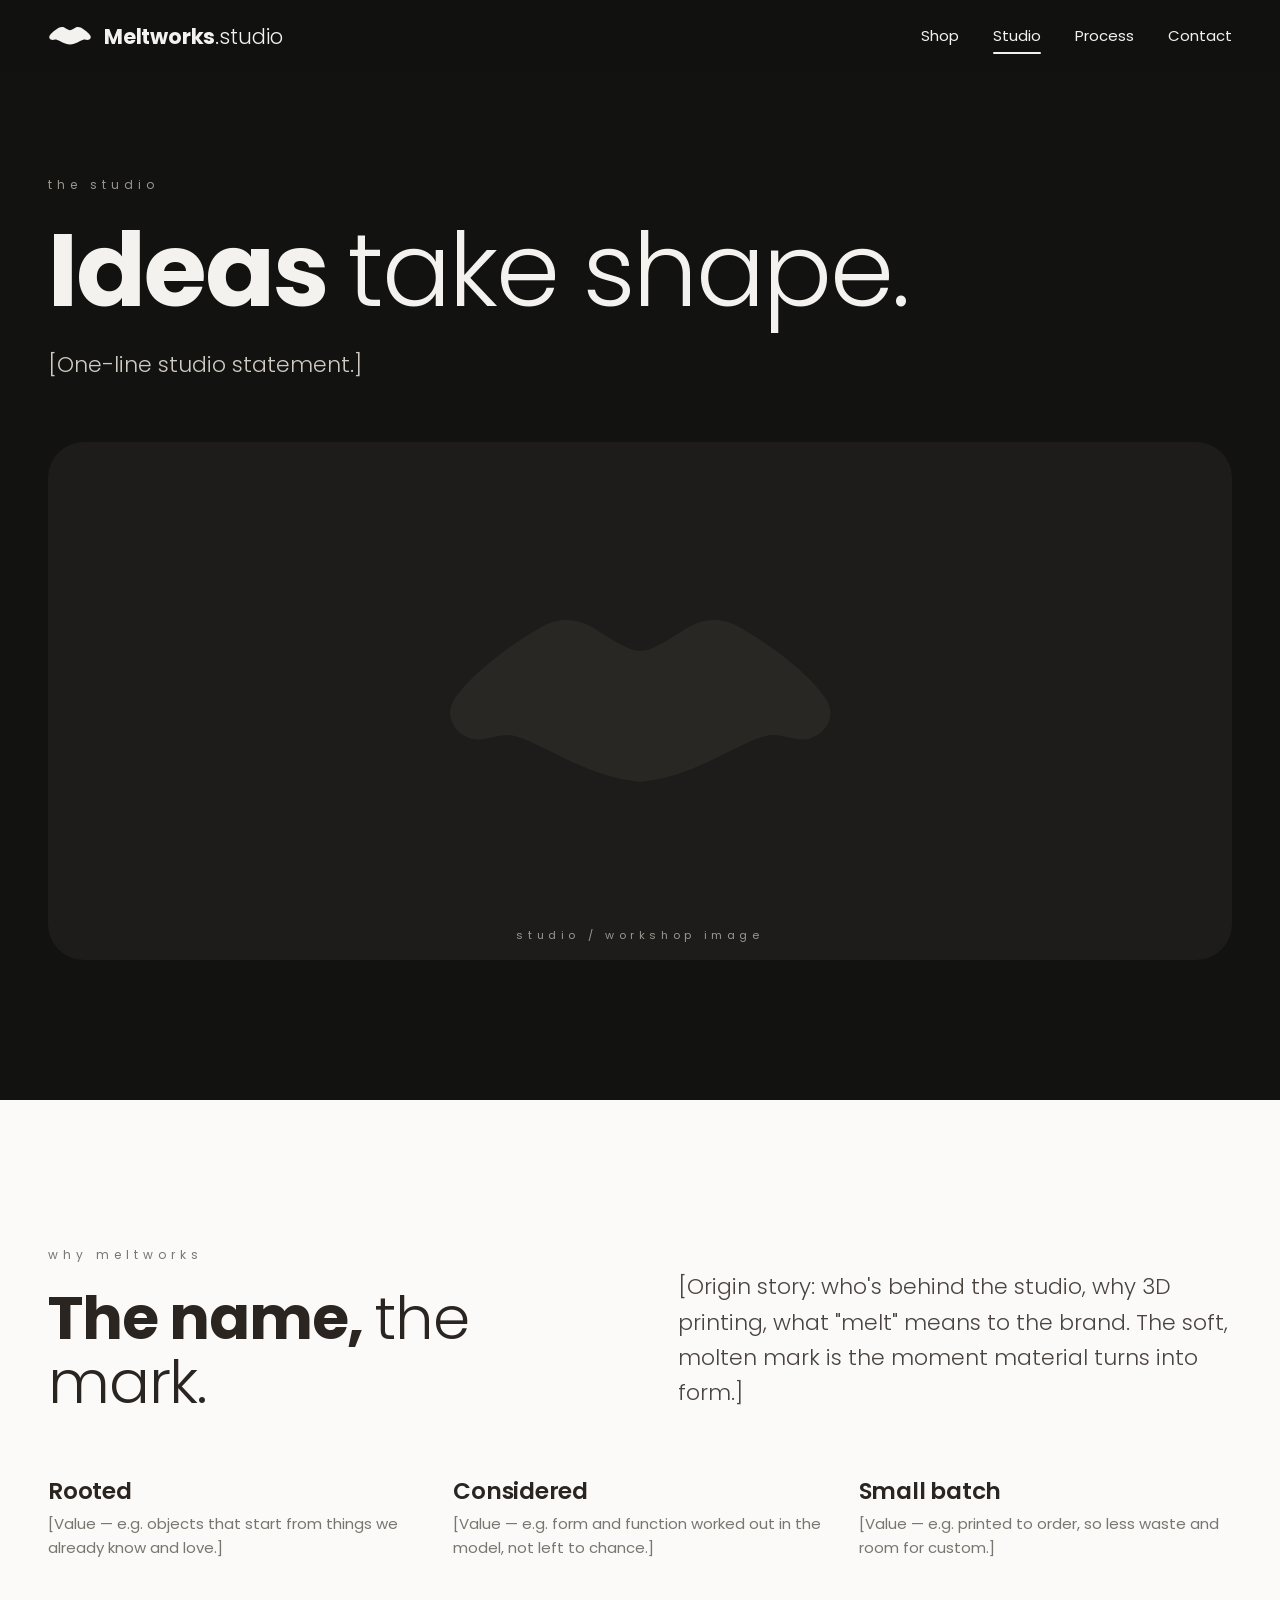
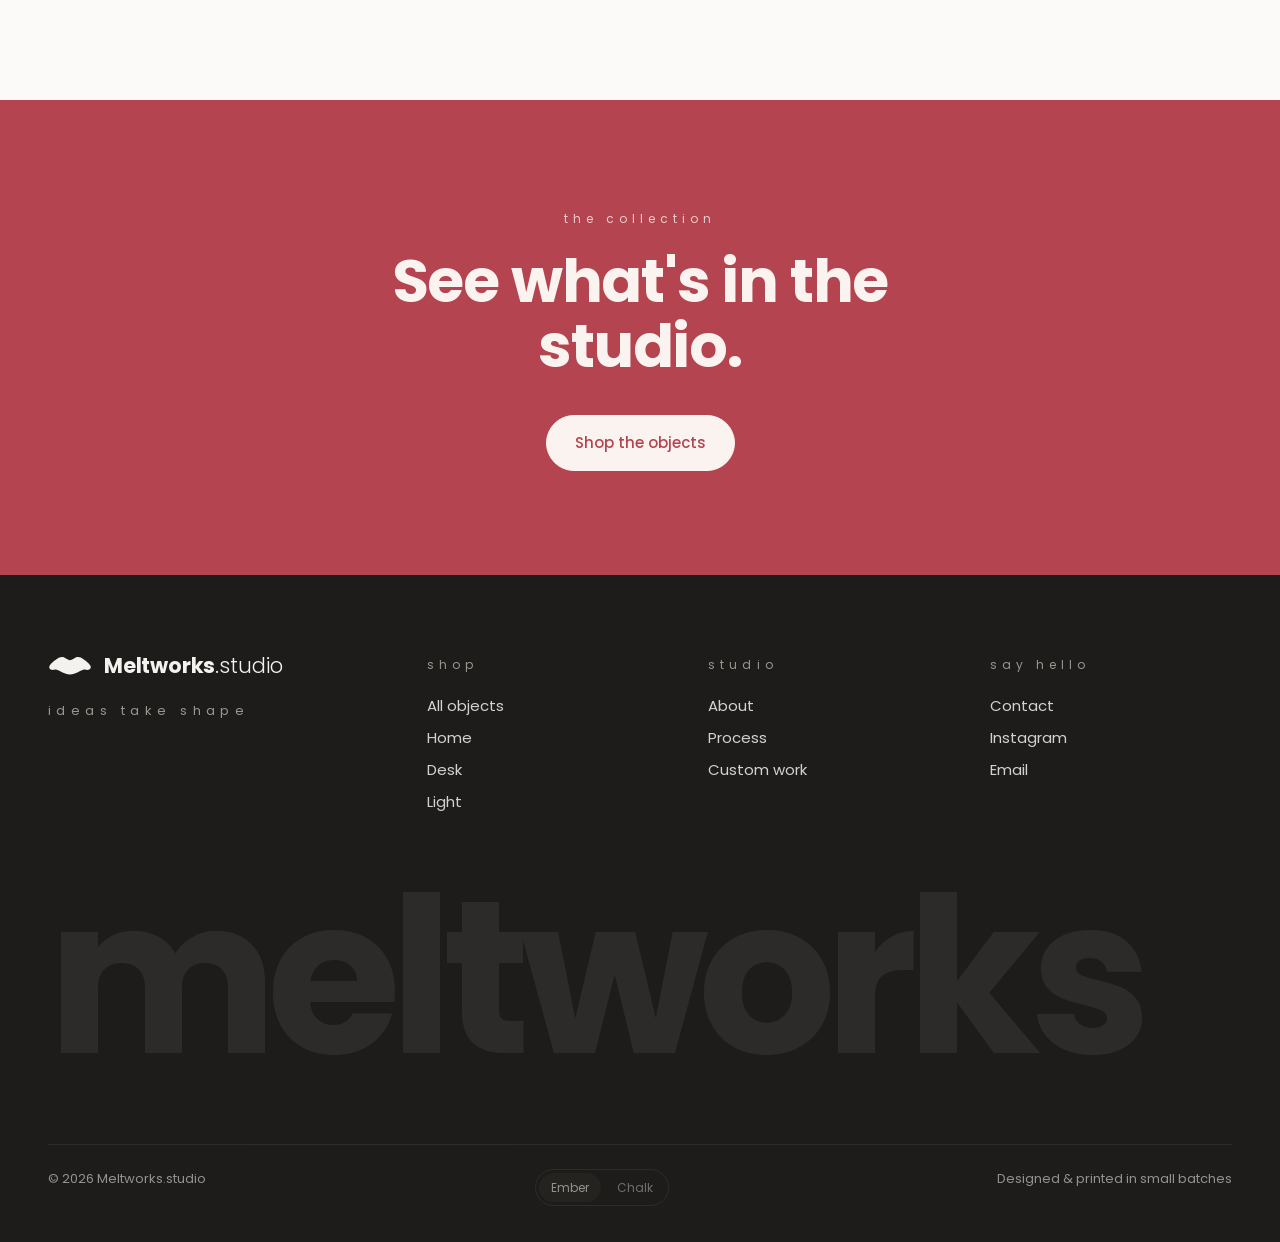
==== about.html @ 754dfe48 "Meltworks.studio site: design system v1 (locked) Static five-page site (home, shop, product, about, " ====
<!doctype html>
<html lang="en">
<head>
<meta charset="utf-8">
<meta name="viewport" content="width=device-width, initial-scale=1">
<script>try{if(localStorage.getItem("mw-theme")==="light")document.documentElement.dataset.theme="light"}catch(e){}</script>
<title>Studio · Meltworks.studio</title>
<meta name="description" content="About Meltworks.studio — ideas take shape.">
<link rel="icon" href="assets/favicon.svg" type="image/svg+xml">
<link rel="preconnect" href="https://fonts.googleapis.com">
<link rel="preconnect" href="https://fonts.gstatic.com" crossorigin>
<link href="https://fonts.googleapis.com/css2?family=Poppins:wght@300;400;500;600;700&display=swap" rel="stylesheet">
<link rel="stylesheet" href="css/style.css?v=6">
</head>
<body>
<header class="site-header">
  <div class="container">
    <a class="wordmark" href="index.html" aria-label="Meltworks.studio home"><svg viewBox="0 0 280 124" fill="currentColor" aria-hidden="true"><path d="M10 62 C20 45 50 22 72 10 C88 2 100 6 112 14 C122 20 132 27 140 27 C148 27 158 20 168 14 C180 6 192 2 208 10 C230 22 260 45 270 62 C276 72 270 84 258 88 C248 91 240 84 228 86 C210 90 175 116 140 118 C105 116 70 90 52 86 C40 84 32 91 22 88 C10 84 4 72 10 62 Z"/></svg><span><b>Meltworks</b><span>.studio</span></span></a>
    <button class="nav-toggle" aria-label="Menu" aria-expanded="false"><span></span><span></span></button>
    <nav class="nav"><a href="shop.html">Shop</a><a href="about.html" aria-current="page">Studio</a><a href="index.html#process">Process</a><a href="contact.html">Contact</a></nav>
  </div>
</header>
<main>

<section class="page-head">
  <div class="container">
    <span class="eyebrow">the studio</span>
    <h1>Ideas <span class="light">take shape.</span></h1>
    <p class="lede">[One-line studio statement.]</p>
  </div>
</section>
<section class="container" style="padding-bottom:var(--section)">
  <div class="media-box reveal" style="aspect-ratio:16/7"><div class="ph"><svg viewBox="0 0 280 124" fill="currentColor" aria-hidden="true"><path d="M10 62 C20 45 50 22 72 10 C88 2 100 6 112 14 C122 20 132 27 140 27 C148 27 158 20 168 14 C180 6 192 2 208 10 C230 22 260 45 270 62 C276 72 270 84 258 88 C248 91 240 84 228 86 C210 90 175 116 140 118 C105 116 70 90 52 86 C40 84 32 91 22 88 C10 84 4 72 10 62 Z"/></svg></div><span class="ph-label">studio / workshop image</span></div>
</section>
<section class="section section--light">
  <div class="container split">
    <div class="reveal"><span class="eyebrow">why meltworks</span><h2 style="margin-top:18px">The name, <span class="light">the mark.</span></h2></div>
    <div class="reveal">
      <p class="lede" style="max-width:none">[Origin story: who's behind the studio, why 3D printing, what "melt" means to the brand. The soft, molten mark is the moment material turns into form.]</p>
    </div>
  </div>
  <div class="container values">
    <div class="reveal"><h3>Rooted</h3><p>[Value — e.g. objects that start from things we already know and love.]</p></div>
    <div class="reveal"><h3>Considered</h3><p>[Value — e.g. form and function worked out in the model, not left to chance.]</p></div>
    <div class="reveal"><h3>Small batch</h3><p>[Value — e.g. printed to order, so less waste and room for custom.]</p></div>
  </div>
</section>
<section class="section cta" style="--cta-pad: 104px">
  <div class="container reveal">
    <span class="eyebrow">the collection</span>
    <h2 style="margin-top:18px">See what's in the studio.</h2>
    <div class="btn-row" style="margin-top:36px"><a class="btn" href="shop.html">Shop the objects</a></div>
  </div>
</section>
</main>
<footer class="site-footer">
  <div class="container">
    <div class="footer-top">
      <div>
        <a class="wordmark" href="index.html"><svg viewBox="0 0 280 124" fill="currentColor" aria-hidden="true"><path d="M10 62 C20 45 50 22 72 10 C88 2 100 6 112 14 C122 20 132 27 140 27 C148 27 158 20 168 14 C180 6 192 2 208 10 C230 22 260 45 270 62 C276 72 270 84 258 88 C248 91 240 84 228 86 C210 90 175 116 140 118 C105 116 70 90 52 86 C40 84 32 91 22 88 C10 84 4 72 10 62 Z"/></svg><span><b>Meltworks</b><span>.studio</span></span></a>
        <p class="tagline">ideas take shape</p>
      </div>
      <div class="footer-col"><h4>shop</h4><a href="shop.html">All objects</a><a href="shop.html">Home</a><a href="shop.html">Desk</a><a href="shop.html">Light</a></div>
      <div class="footer-col"><h4>studio</h4><a href="about.html">About</a><a href="index.html#process">Process</a><a href="contact.html">Custom work</a></div>
      <div class="footer-col"><h4>say hello</h4><a href="contact.html">Contact</a><a href="#" aria-label="Instagram (link to add)">Instagram</a><a href="#">Email</a></div>
    </div>
    <div class="footer-word" aria-hidden="true">meltworks</div>
    <div class="footer-bottom"><span>© <span data-year>2026</span> Meltworks.studio</span><span class="theme-switch" role="group" aria-label="Colour theme"><button type="button" data-theme-set="dark">Ember</button><button type="button" data-theme-set="light">Chalk</button></span><span>Designed &amp; printed in small batches</span></div>
  </div>
</footer>
<script src="js/main.js?v=4"></script>
</body>
</html>
---- css/style.css ----
/* ==========================================================
   Meltworks.studio — "ideas take shape"
   Brand tokens derived from the logo lockup + product renders.
   Default theme "Ember": near-black + charcoal, cream type,
   cherry reserved for CTAs. Locked ratio (home page, by area):
   ~80% dark grounds · ~15% cherry · ~5% cream type/marks.
   Optional "Chalk" light theme: <html data-theme="light">.
   ========================================================== */

:root {
  color-scheme: dark;
  /* Colour — Ember (default) */
  --logo: #f4f2ee;           /* mark + wordmark in cream */
  --ink: #f4f2ee;            /* cream type */
  --ink-soft: #cfcac2;
  --accent: #b4444f;         /* cherry — CTAs only */
  --accent-deep: #8f3440;
  --accent-soft: #2a1a1c;
  --on-accent: #fbf3ef;
  --muted: #9a958d;
  --paper: #121211;          /* near-black page */
  --studio: #1d1c1a;         /* charcoal panels, cards, footer */
  --studio-deep: #2a2926;
  --line: rgba(244, 242, 238, 0.14);
  --on-ink: #111111;

  /* Type */
  --font: "Poppins", system-ui, -apple-system, "Segoe UI", sans-serif;
  --track-wide: 0.42em;      /* tagline tracking, as on the lockup */

  /* Shape — everything is a little "melted" */
  --r-sm: 12px;
  --r-md: 22px;
  --r-lg: 36px;
  --r-pill: 999px;

  /* Layout */
  --max: 1240px;
  --gutter: clamp(16px, 4vw, 48px);
  --section: clamp(72px, 11vw, 140px);

  --ease: cubic-bezier(.22, .8, .24, 1);
}

/* Optional light theme — "Chalk" */
:root[data-theme="light"] {
  color-scheme: light;
  --logo: #111111;
  --ink: #2b2522;
  --ink-soft: #4a433f;
  --accent: #7b1e2b;
  --accent-deep: #5c1620;
  --accent-soft: #efe2df;
  --on-accent: #f8efea;
  --muted: #7a766f;
  --paper: #f4f2ee;
  --studio: #e4e1dc;
  --studio-deep: #d6d2cb;
  --line: rgba(17, 17, 17, 0.12);
  --on-ink: #f4f2ee;
}

/* Light sections inside Ember — warm white grounds for products & reading.
   Tokens are re-scoped, so every component inside adapts automatically. */
.section--light {
  --paper: #fbfaf8;          /* warm white */
  --studio: #eeebe6;         /* light render-backdrop grey for cards */
  --studio-deep: #e1ddd6;
  --ink: #2b2522;
  --ink-soft: #4a433f;
  --muted: #7a766f;
  --line: rgba(17, 17, 17, 0.12);
  --logo: #111111;
  background: var(--paper);
  color: var(--ink);
}
.section--light .ph { color: var(--studio-deep); }
.wrap-light { padding-block: clamp(48px, 6vw, 72px) var(--section); }

/* Theme switch (footer) */
.theme-switch { display: inline-flex; gap: 4px; padding: 3px; border-radius: var(--r-pill); border: 1px solid var(--line); }
.theme-switch button { border: 0; background: none; padding: 5px 12px; border-radius: var(--r-pill); font-size: 12px; cursor: pointer; color: inherit; opacity: .7; }
.theme-switch button[aria-pressed="true"] { background: var(--studio-deep); opacity: 1; }

*, *::before, *::after { box-sizing: border-box; }
html { scroll-behavior: smooth; -webkit-text-size-adjust: 100%; }
body {
  margin: 0;
  background: var(--paper);
  color: var(--ink);
  font-family: var(--font);
  font-weight: 400;
  font-size: 17px;
  line-height: 1.6;
  -webkit-font-smoothing: antialiased;
  overflow-x: hidden;
}
img, svg { display: block; max-width: 100%; }
a { color: inherit; text-decoration: none; }
button, input, textarea, select { font: inherit; color: inherit; }
:focus-visible { outline: 2px solid var(--ink); outline-offset: 3px; border-radius: 6px; }

.container { width: min(100% - 2 * var(--gutter), var(--max)); margin-inline: auto; }
.section { padding-block: var(--section); }
.section--studio { background: var(--studio); }
.section--ink { background: var(--paper); color: var(--ink); border-top: 1px solid var(--line); }

/* ---------- Type ---------- */
h1, h2, h3 { margin: 0; line-height: 1.08; letter-spacing: -0.02em; font-weight: 700; }
h1 { font-size: clamp(44px, 8vw, 104px); }
h2 { font-size: clamp(32px, 5vw, 60px); }
h3 { font-size: clamp(19px, 2vw, 23px); font-weight: 600; letter-spacing: -0.01em; }
p { margin: 0; }
.light { font-weight: 300; }
.lede { font-size: clamp(18px, 2vw, 22px); font-weight: 300; color: var(--ink-soft); max-width: 36ch; }
.eyebrow {
  font-size: 12px; font-weight: 400; text-transform: lowercase;
  letter-spacing: var(--track-wide); color: var(--muted);
}
.tagline { font-size: 13px; letter-spacing: var(--track-wide); font-weight: 400; text-transform: lowercase; }

/* ---------- Wordmark ---------- */
.wordmark { display: inline-flex; align-items: center; gap: 12px; font-size: 21px; line-height: 1; }
.wordmark svg { width: 44px; height: auto; color: var(--logo); transition: transform .6s var(--ease); }
.wordmark:hover svg { transform: scaleX(1.08) scaleY(.9); }
.wordmark b { font-weight: 700; letter-spacing: -0.01em; }
.wordmark span { font-weight: 300; }

/* ---------- Header ---------- */
.site-header {
  position: sticky; top: 0; z-index: 50;
  background: color-mix(in srgb, var(--paper) 86%, transparent);
  backdrop-filter: blur(14px); -webkit-backdrop-filter: blur(14px);
  border-bottom: 1px solid transparent;
  transition: border-color .3s;
}
.site-header.is-scrolled { border-bottom-color: var(--line); }
.site-header .container { display: flex; align-items: center; justify-content: space-between; height: 72px; }
.nav { display: flex; align-items: center; gap: 34px; }
.nav a { font-size: 15px; position: relative; }
.nav a::after {
  content: ""; position: absolute; left: 0; right: 0; bottom: -6px; height: 2px;
  background: currentColor; border-radius: 2px; transform: scaleX(0); transition: transform .35s var(--ease);
}
.nav a:hover::after, .nav a[aria-current="page"]::after { transform: scaleX(1); }
.nav-toggle { display: none; background: none; border: 0; padding: 8px; cursor: pointer; }
.nav-toggle span { display: block; width: 24px; height: 2px; background: var(--ink); border-radius: 2px; margin: 5px 0; transition: transform .3s; }

@media (max-width: 760px) {
  .nav-toggle { display: block; }
  .nav {
    position: fixed; inset: 72px 0 auto 0; flex-direction: column; align-items: flex-start; gap: 0;
    background: var(--paper); border-bottom: 1px solid var(--line);
    padding: 8px var(--gutter) 24px; transform: translateY(-120%); transition: transform .45s var(--ease);
  }
  .nav a { font-size: 24px; padding: 12px 0; width: 100%; }
  .nav a::after { display: none; }
  .nav.is-open { transform: translateY(0); }
}

/* ---------- Buttons ---------- */
.btn {
  display: inline-flex; align-items: center; gap: 10px;
  padding: 15px 28px; border-radius: var(--r-pill);
  background: var(--accent); color: var(--on-accent); border: 1px solid var(--accent);
  font-size: 15px; font-weight: 500; cursor: pointer;
  transition: transform .35s var(--ease), border-radius .5s var(--ease), background .3s, color .3s;
}
.btn:hover { background: var(--accent-deep); border-color: var(--accent-deep); transform: translateY(-2px); border-radius: 18px 32px 18px 32px; }
.btn--ghost { background: transparent; color: var(--ink); border-color: var(--ink); }
.btn--ghost:hover { background: var(--studio); border-color: var(--ink); color: var(--ink); }
.btn-row { display: flex; flex-wrap: wrap; gap: 12px; }

/* ---------- Hero ---------- */
.hero { padding-block: clamp(56px, 9vw, 120px) clamp(72px, 10vw, 130px); }
.hero .container { display: grid; gap: 48px; grid-template-columns: 1.1fr 1fr; align-items: center; }
.hero h1 .light { display: block; }
.hero .lede { margin-top: 28px; }
.hero .btn-row { margin-top: 40px; }
.hero-visual {
  aspect-ratio: 1; border-radius: var(--r-lg); background: var(--studio);
  display: grid; place-items: center; position: relative; overflow: hidden;
}
.hero-visual .blob { width: 64%; color: var(--logo); animation: melt 9s var(--ease) infinite; }
.hero-visual .tagline { position: absolute; bottom: 28px; color: var(--muted); }
@keyframes melt {
  0%, 100% { transform: scale(1, 1) translateY(0); }
  45% { transform: scale(1.06, .9) translateY(6%); }
  70% { transform: scale(.97, 1.04) translateY(-2%); }
}
@media (max-width: 900px) { .hero .container { grid-template-columns: 1fr; } }

/* ---------- Section heads ---------- */
.section-head { display: flex; justify-content: space-between; align-items: end; gap: 24px; flex-wrap: wrap; margin-bottom: 56px; }
.section-head .eyebrow { margin-bottom: 18px; display: block; }

/* ---------- Product cards ---------- */
.grid { display: grid; gap: clamp(16px, 2.4vw, 28px); grid-template-columns: repeat(3, 1fr); }
@media (max-width: 960px) { .grid { grid-template-columns: repeat(2, 1fr); } }
@media (max-width: 560px) { .grid { grid-template-columns: 1fr; } }

.card { display: block; }
.card-media {
  aspect-ratio: 4 / 5; border-radius: var(--r-md); background: var(--studio);
  overflow: hidden; position: relative; display: grid; place-items: center;
  transition: border-radius .6s var(--ease);
}
.section--studio .card-media { background: var(--paper); }
.card-media img { width: 100%; height: 100%; object-fit: cover; transition: transform .8s var(--ease); }
.card:hover .card-media { border-radius: var(--r-lg) var(--r-sm) var(--r-lg) var(--r-sm); }
.card:hover .card-media img { transform: scale(1.04); }
.card-body { display: flex; justify-content: space-between; gap: 12px; padding: 18px 4px 0; }
.card-body p { color: var(--muted); font-size: 14px; }
.card-price { font-weight: 500; white-space: nowrap; }
.tag {
  position: absolute; top: 14px; left: 14px; padding: 6px 12px; border-radius: var(--r-pill);
  background: var(--paper); font-size: 12px; letter-spacing: .04em;
}

/* Placeholder art until real renders land */
.ph { width: 34%; color: var(--studio-deep); opacity: .9; }
.section--studio .ph { color: var(--studio); }
.ph-label {
  position: absolute; bottom: 16px; left: 0; right: 0; text-align: center;
  font-size: 11px; letter-spacing: var(--track-wide); color: var(--muted); text-transform: lowercase;
}

/* ---------- Process ---------- */
.steps { display: grid; grid-template-columns: repeat(4, 1fr); gap: 20px; counter-reset: step; }
@media (max-width: 900px) { .steps { grid-template-columns: repeat(2, 1fr); } }
@media (max-width: 520px) { .steps { grid-template-columns: 1fr; } }
.step { padding: 32px 28px 36px; border-radius: var(--r-md); background: var(--studio); }
.step::before {
  counter-increment: step; content: "0" counter(step);
  display: block; font-size: 13px; letter-spacing: .2em; margin-bottom: 48px; opacity: .6;
}
.step h3 { margin-bottom: 10px; }
.step p { font-size: 15px; opacity: .72; }

/* ---------- Split / story ---------- */
.split { display: grid; grid-template-columns: minmax(0, 1fr) minmax(0, 1fr); gap: clamp(32px, 6vw, 96px); align-items: center; }
@media (max-width: 860px) { .split { grid-template-columns: minmax(0, 1fr); } }
.split .lede { margin-top: 24px; }
.media-box { aspect-ratio: 5 / 4; border-radius: var(--r-lg); background: var(--studio); display: grid; place-items: center; position: relative; overflow: hidden; }
.media-box img { width: 100%; height: 100%; object-fit: cover; }

.values { display: grid; grid-template-columns: repeat(3, 1fr); gap: 32px; margin-top: 64px; }
@media (max-width: 760px) { .values { grid-template-columns: 1fr; } }
.values h3 { margin-bottom: 8px; }
.values p { color: var(--muted); font-size: 15px; }

/* ---------- Marquee ---------- */
.marquee { overflow: hidden; border-block: 1px solid var(--line); padding-block: 22px; }
.marquee-track { display: flex; gap: 48px; width: max-content; animation: scroll 38s linear infinite; }
.marquee-track span { font-size: clamp(22px, 3vw, 34px); font-weight: 300; white-space: nowrap; display: inline-flex; align-items: center; gap: 48px; }
.marquee-track span::after { content: ""; width: 34px; height: 15px; background: var(--logo); -webkit-mask: url(../assets/logo-mark.svg) center / contain no-repeat; mask: url(../assets/logo-mark.svg) center / contain no-repeat; }
@keyframes scroll { to { transform: translateX(-50%); } }

/* ---------- CTA ---------- */
.cta { text-align: center; }
/* The one colour pop: closing CTA band */
.section.cta { background: var(--accent); color: var(--on-accent); padding-block: var(--cta-pad, var(--section)); }
/* Compact band: one row, for shorter pages, so cherry stays ~15% */
.section.cta--compact { text-align: left; }
.section.cta--compact .container { display: flex; align-items: center; justify-content: space-between; gap: 24px 48px; flex-wrap: wrap; }
.section.cta--compact h2 { max-width: none; margin-inline: 0; font-size: clamp(28px, 3.6vw, 44px); }
.section.cta--compact .lede { margin: 10px 0 0; max-width: 46ch; }
.section.cta--compact .btn-row { justify-content: flex-start; }
.section.cta .eyebrow, .section.cta .lede { color: color-mix(in srgb, var(--on-accent) 78%, transparent); }
.section.cta .btn { background: var(--on-accent); color: var(--accent); border-color: var(--on-accent); }
.section.cta .btn:hover { background: var(--paper); border-color: var(--paper); }
.cta h2 { max-width: 16ch; margin-inline: auto; }
.cta .lede { margin: 24px auto 40px; }
.cta .btn-row { justify-content: center; }

/* ---------- Page head ---------- */
.page-head { padding-block: clamp(56px, 8vw, 110px) clamp(32px, 5vw, 60px); }
.page-head .eyebrow { display: block; margin-bottom: 20px; }
.page-head .lede { margin-top: 22px; }

/* ---------- Filters ---------- */
.filters { display: flex; flex-wrap: wrap; gap: 10px; margin-bottom: 40px; }
.chip {
  padding: 9px 18px; border-radius: var(--r-pill); border: 1px solid var(--line);
  background: transparent; cursor: pointer; font-size: 14px; transition: background .25s, color .25s, border-color .25s;
}
.chip:hover { border-color: var(--ink); }
.chip.is-active { background: var(--studio); color: var(--ink); border-color: var(--ink); }

/* ---------- Product detail ---------- */
.pdp { display: grid; grid-template-columns: minmax(0, 1.15fr) minmax(0, 1fr); gap: clamp(32px, 5vw, 80px); padding-block: 40px var(--section); }
@media (max-width: 900px) { .pdp { grid-template-columns: minmax(0, 1fr); } }
.gallery { display: grid; gap: 14px; }
.gallery-main { aspect-ratio: 4 / 5; border-radius: var(--r-lg); background: var(--studio); display: grid; place-items: center; position: relative; overflow: hidden; }
.gallery-thumbs { display: grid; grid-template-columns: repeat(4, 1fr); gap: 14px; }
.gallery-thumbs div { aspect-ratio: 1; border-radius: var(--r-sm); background: var(--studio); }
.pdp-info { position: sticky; top: 110px; align-self: start; }
.pdp-info h1 { font-size: clamp(36px, 5vw, 58px); margin: 16px 0 10px; }
.pdp-price { font-size: 22px; font-weight: 500; }
.pdp-info .lede { margin: 24px 0 32px; }
.option-label { font-size: 13px; color: var(--muted); margin-bottom: 10px; display: block; }
.swatches { display: flex; gap: 10px; margin-bottom: 32px; }
.swatch { width: 36px; height: 36px; border-radius: 50%; border: 1px solid var(--line); cursor: pointer; padding: 0; }
.swatch.is-active { outline: 2px solid var(--ink); outline-offset: 3px; }
.specs { margin-top: 40px; border-top: 1px solid var(--line); }
.specs details { border-bottom: 1px solid var(--line); padding: 18px 0; }
.specs summary { cursor: pointer; font-weight: 500; list-style: none; display: flex; justify-content: space-between; }
.specs summary::after { content: "+"; font-weight: 300; font-size: 22px; line-height: 1; }
.specs details[open] summary::after { content: "–"; }
.specs details p { margin-top: 12px; color: var(--muted); font-size: 15px; }

/* ---------- Forms ---------- */
.form { display: grid; gap: 18px; }
.form-row { display: grid; grid-template-columns: 1fr 1fr; gap: 18px; }
@media (max-width: 600px) { .form-row { grid-template-columns: 1fr; } }
.field label { display: block; font-size: 13px; color: var(--muted); margin-bottom: 8px; }
.field input, .field textarea, .field select {
  width: 100%; padding: 15px 18px; border-radius: var(--r-sm); border: 1px solid var(--line);
  background: var(--paper); transition: border-color .25s;
}
.field input:focus, .field textarea:focus, .field select:focus { outline: none; border-color: var(--ink); }
.field textarea { min-height: 150px; resize: vertical; }
.contact-list { display: grid; gap: 28px; margin-top: 40px; }
.contact-list .eyebrow { display: block; margin-bottom: 6px; }
.contact-list a { font-size: 19px; }

/* ---------- Footer ---------- */
.site-footer { background: var(--studio); color: var(--ink); padding-block: 80px 36px; }
.footer-col a:hover { text-decoration: underline; text-underline-offset: 4px; }
.footer-top { display: grid; grid-template-columns: 1.4fr repeat(3, 1fr); gap: 40px; }
@media (max-width: 860px) { .footer-top { grid-template-columns: 1fr 1fr; } }
.footer-top .tagline { margin-top: 18px; color: var(--muted); }
.footer-col h4 { margin: 0 0 16px; font-size: 12px; font-weight: 400; letter-spacing: var(--track-wide); text-transform: lowercase; color: var(--muted); }
.footer-col a { display: block; padding: 4px 0; opacity: .85; font-size: 15px; }
.footer-col a:hover { opacity: 1; }
.footer-bottom {
  display: flex; justify-content: space-between; flex-wrap: wrap; gap: 12px;
  margin-top: 80px; padding-top: 24px; border-top: 1px solid var(--line);
  font-size: 13px; opacity: .55;
}
.footer-word { font-size: clamp(64px, 17vw, 240px); font-weight: 700; letter-spacing: -0.05em; line-height: .8; margin-top: 72px; color: var(--ink); opacity: .07; user-select: none; white-space: nowrap; }

/* ---------- Reveal on scroll ---------- */
.reveal { opacity: 0; transform: translateY(24px); transition: opacity .9s var(--ease), transform .9s var(--ease); }
.reveal.is-in { opacity: 1; transform: none; }

@media (prefers-reduced-motion: reduce) {
  *, *::before, *::after { animation: none !important; transition: none !important; }
  .reveal { opacity: 1; transform: none; }
}
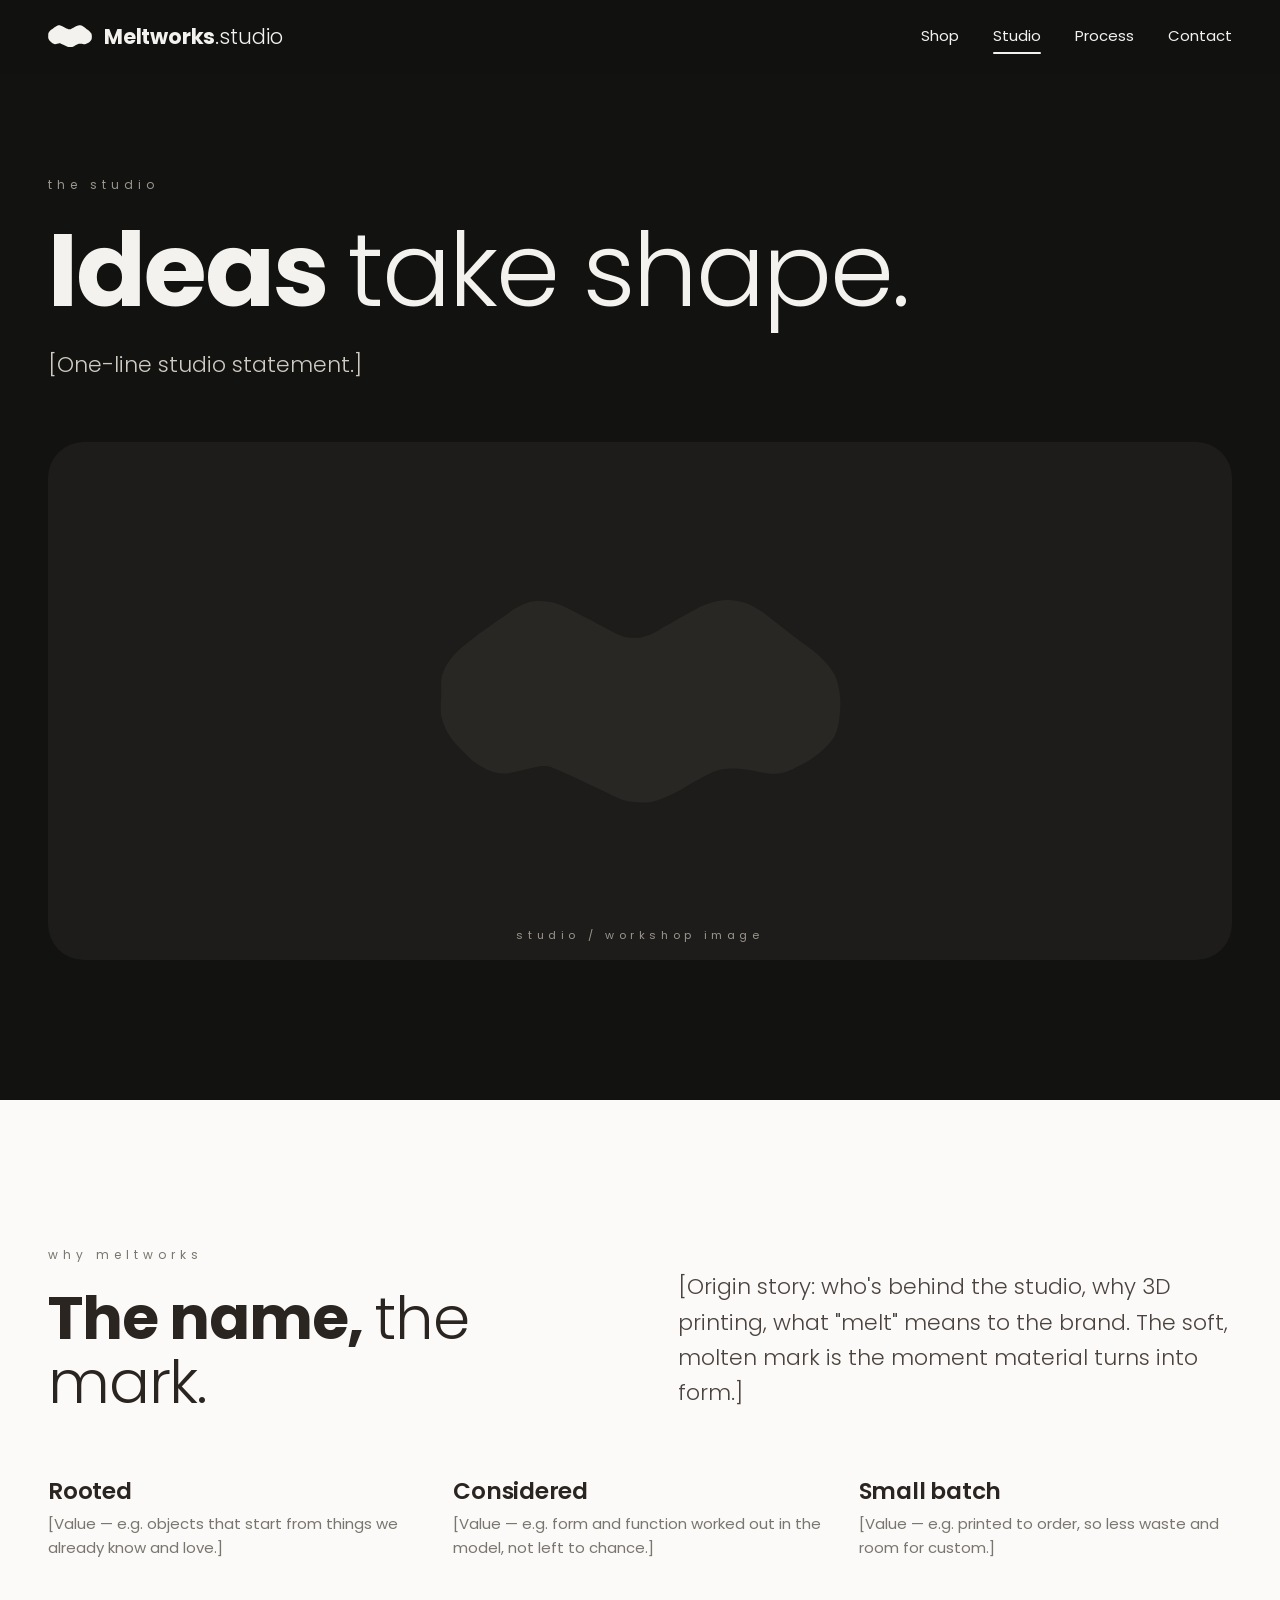
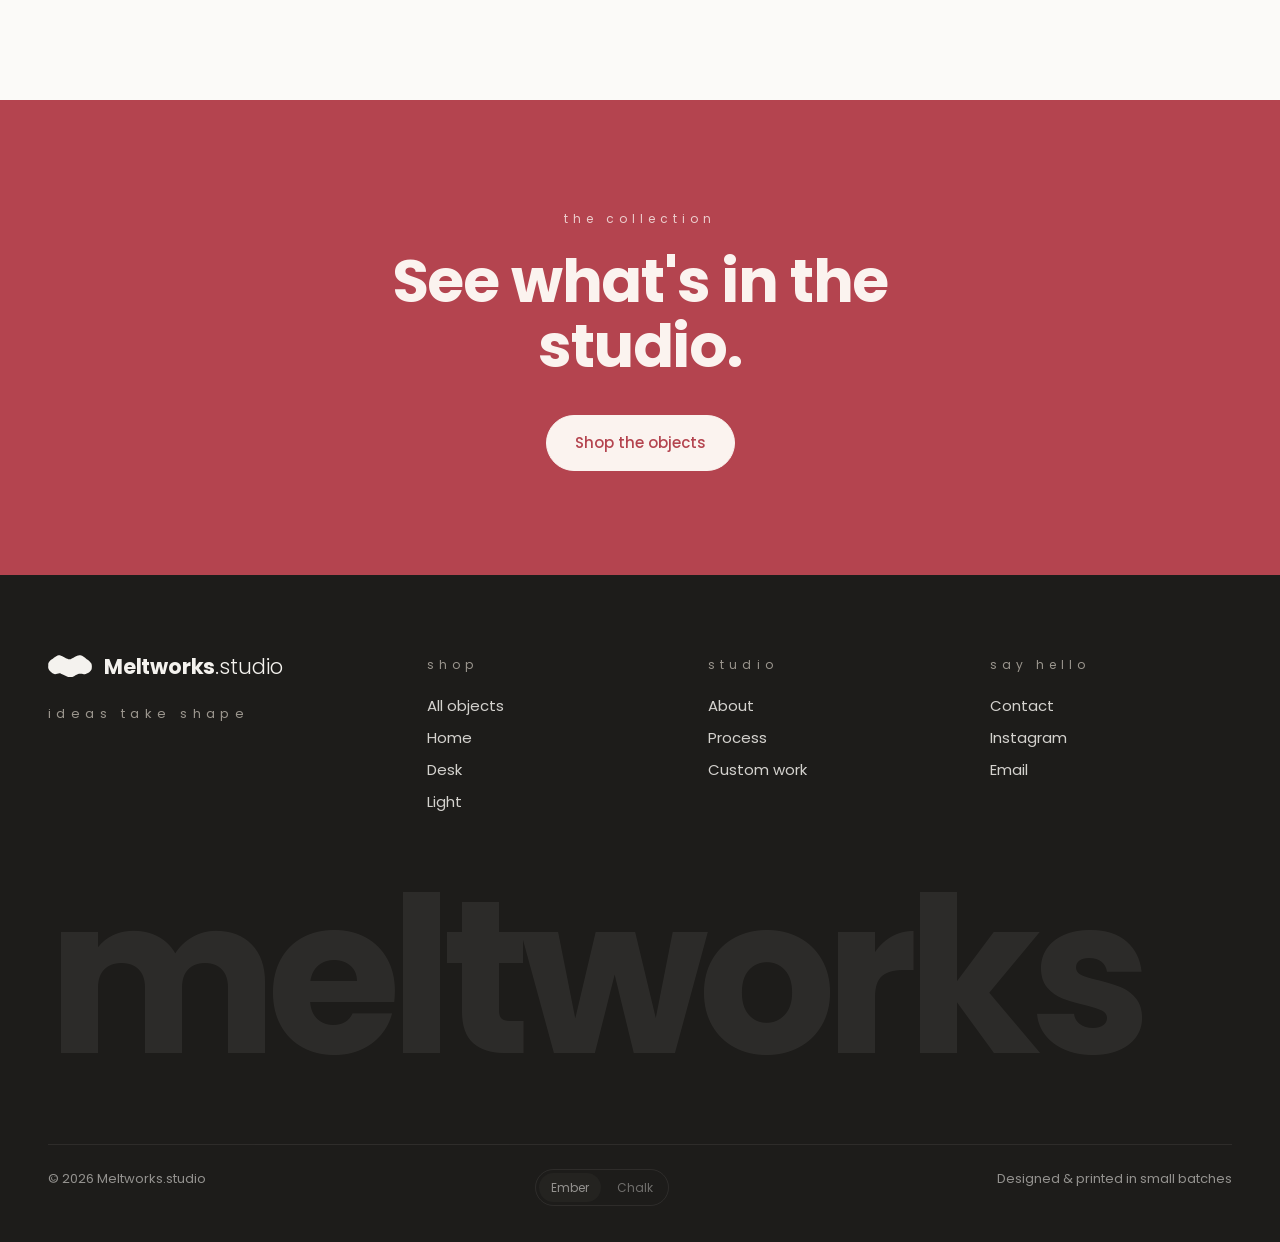
==== commit 03d14d6d: "Hero product animation, traced logo mark, and site polish - Hero: the coral vase prints layer by lay" ====
--- a/about.html
+++ b/about.html
@@ -9,13 +9,13 @@
 <link rel="icon" href="assets/favicon.svg" type="image/svg+xml">
 <link rel="preconnect" href="https://fonts.googleapis.com">
 <link rel="preconnect" href="https://fonts.gstatic.com" crossorigin>
-<link href="https://fonts.googleapis.com/css2?family=Poppins:wght@300;400;500;600;700&display=swap" rel="stylesheet">
-<link rel="stylesheet" href="css/style.css?v=6">
+<link href="https://fonts.googleapis.com/css2?family=Gochi+Hand&family=Poppins:wght@300;400;500;600;700&display=swap" rel="stylesheet">
+<link rel="stylesheet" href="css/style.css?v=8">
 </head>
 <body>
 <header class="site-header">
   <div class="container">
-    <a class="wordmark" href="index.html" aria-label="Meltworks.studio home"><svg viewBox="0 0 280 124" fill="currentColor" aria-hidden="true"><path d="M10 62 C20 45 50 22 72 10 C88 2 100 6 112 14 C122 20 132 27 140 27 C148 27 158 20 168 14 C180 6 192 2 208 10 C230 22 260 45 270 62 C276 72 270 84 258 88 C248 91 240 84 228 86 C210 90 175 116 140 118 C105 116 70 90 52 86 C40 84 32 91 22 88 C10 84 4 72 10 62 Z"/></svg><span><b>Meltworks</b><span>.studio</span></span></a>
+    <a class="wordmark" href="index.html" aria-label="Meltworks.studio home"><svg viewBox="0 0 477 245" fill="currentColor" aria-hidden="true"><path d="M475 115 C476 123.2 475.7 131.7 474.7 139.9 C473.6 148.1 472.6 156.6 468.5 164 C464.4 171.3 457.1 178 450.2 183.9 C443.2 189.7 435.1 194.8 426.7 198.9 C418.3 203 411.2 207.7 399.9 208.3 C388.6 208.9 369.6 203.6 358.9 202.7 C348.2 201.8 342 202.2 335.8 203 C329.5 203.8 325.8 205.9 321.5 207.7 C317.1 209.5 313.6 211.7 309.8 213.8 C306 215.8 302.3 217.8 298.6 219.9 C294.9 222.1 291.4 224.5 287.7 226.7 C284 228.8 280.1 230.8 276.2 232.7 C272.3 234.6 268.3 236.5 264.1 238 C260 239.5 255.7 240.9 251.3 241.7 C247 242.4 242.4 242.4 238 242.3 C233.6 242.2 229.1 241.9 224.8 241 C220.4 240.1 216.2 238.5 212.1 236.9 C208 235.3 204.1 233.2 200.2 231.3 C196.3 229.5 192.6 227.5 188.7 225.7 C184.9 223.9 180.9 222.3 177.1 220.5 C173.2 218.7 169.6 216.5 165.6 214.7 C161.6 212.8 157.4 211.1 153.1 209.2 C148.8 207.3 145 205 139.9 203.3 C134.7 201.6 132.6 198.4 122.1 199.1 C111.5 199.9 88.8 208 76.6 208 C64.4 208 56.9 203.3 49 199.1 C41.2 194.9 35.7 188.7 29.6 182.7 C23.5 176.6 16.8 170.1 12.3 162.9 C7.9 155.8 4.3 147.7 2.7 139.7 C1.1 131.7 2.4 123.2 2.7 115 C2.9 106.8 1.6 98.2 4 90.4 C6.4 82.6 11.5 74.8 17.1 68.1 C22.8 61.4 30.9 55.5 37.7 50 C44.6 44.5 51.6 39.6 58.1 35 C64.6 30.3 70.9 26.1 76.8 22 C82.8 17.9 87.8 13.5 94.1 10.5 C100.3 7.4 106.6 4.3 114.3 3.7 C122.1 3.2 131.4 4.1 140.6 7 C149.8 9.9 161.4 16.9 169.6 21 C177.8 25.1 184 28.6 189.8 31.7 C195.6 34.7 200.1 37.2 204.3 39.3 C208.5 41.5 211.8 43.1 215 44.3 C218.2 45.6 220.8 46.2 223.5 46.7 C226.1 47.1 228.4 47 230.9 47 C233.3 47.1 235.6 47.3 238 47 C240.4 46.7 242.8 45.8 245.4 45 C248 44.2 250.5 43.5 253.5 42 C256.6 40.5 259.9 38.2 263.7 36 C267.5 33.8 271.4 31.8 276.3 29 C281.3 26.2 286.7 22.9 293.3 19.3 C299.9 15.8 308.4 10.5 316.1 7.7 C323.8 4.8 332.2 2.8 339.5 2.3 C346.9 1.9 353.8 3.2 360.3 5 C366.7 6.8 372.5 9.9 378.1 13.2 C383.8 16.5 388.6 20.8 394.1 24.9 C399.5 29.1 405 33.4 411 38.1 C417 42.7 423.2 47.4 430 52.7 C436.8 57.9 445.3 63.3 451.7 69.6 C458.2 76 464.7 83.2 468.6 90.8 C472.5 98.4 474 106.8 475 115Z"/></svg><span><b>Meltworks</b><span>.studio</span></span></a>
     <button class="nav-toggle" aria-label="Menu" aria-expanded="false"><span></span><span></span></button>
     <nav class="nav"><a href="shop.html">Shop</a><a href="about.html" aria-current="page">Studio</a><a href="index.html#process">Process</a><a href="contact.html">Contact</a></nav>
   </div>
@@ -30,7 +30,7 @@
   </div>
 </section>
 <section class="container" style="padding-bottom:var(--section)">
-  <div class="media-box reveal" style="aspect-ratio:16/7"><div class="ph"><svg viewBox="0 0 280 124" fill="currentColor" aria-hidden="true"><path d="M10 62 C20 45 50 22 72 10 C88 2 100 6 112 14 C122 20 132 27 140 27 C148 27 158 20 168 14 C180 6 192 2 208 10 C230 22 260 45 270 62 C276 72 270 84 258 88 C248 91 240 84 228 86 C210 90 175 116 140 118 C105 116 70 90 52 86 C40 84 32 91 22 88 C10 84 4 72 10 62 Z"/></svg></div><span class="ph-label">studio / workshop image</span></div>
+  <div class="media-box reveal" style="aspect-ratio:16/7"><div class="ph"><svg viewBox="0 0 477 245" fill="currentColor" aria-hidden="true"><path d="M475 115 C476 123.2 475.7 131.7 474.7 139.9 C473.6 148.1 472.6 156.6 468.5 164 C464.4 171.3 457.1 178 450.2 183.9 C443.2 189.7 435.1 194.8 426.7 198.9 C418.3 203 411.2 207.7 399.9 208.3 C388.6 208.9 369.6 203.6 358.9 202.7 C348.2 201.8 342 202.2 335.8 203 C329.5 203.8 325.8 205.9 321.5 207.7 C317.1 209.5 313.6 211.7 309.8 213.8 C306 215.8 302.3 217.8 298.6 219.9 C294.9 222.1 291.4 224.5 287.7 226.7 C284 228.8 280.1 230.8 276.2 232.7 C272.3 234.6 268.3 236.5 264.1 238 C260 239.5 255.7 240.9 251.3 241.7 C247 242.4 242.4 242.4 238 242.3 C233.6 242.2 229.1 241.9 224.8 241 C220.4 240.1 216.2 238.5 212.1 236.9 C208 235.3 204.1 233.2 200.2 231.3 C196.3 229.5 192.6 227.5 188.7 225.7 C184.9 223.9 180.9 222.3 177.1 220.5 C173.2 218.7 169.6 216.5 165.6 214.7 C161.6 212.8 157.4 211.1 153.1 209.2 C148.8 207.3 145 205 139.9 203.3 C134.7 201.6 132.6 198.4 122.1 199.1 C111.5 199.9 88.8 208 76.6 208 C64.4 208 56.9 203.3 49 199.1 C41.2 194.9 35.7 188.7 29.6 182.7 C23.5 176.6 16.8 170.1 12.3 162.9 C7.9 155.8 4.3 147.7 2.7 139.7 C1.1 131.7 2.4 123.2 2.7 115 C2.9 106.8 1.6 98.2 4 90.4 C6.4 82.6 11.5 74.8 17.1 68.1 C22.8 61.4 30.9 55.5 37.7 50 C44.6 44.5 51.6 39.6 58.1 35 C64.6 30.3 70.9 26.1 76.8 22 C82.8 17.9 87.8 13.5 94.1 10.5 C100.3 7.4 106.6 4.3 114.3 3.7 C122.1 3.2 131.4 4.1 140.6 7 C149.8 9.9 161.4 16.9 169.6 21 C177.8 25.1 184 28.6 189.8 31.7 C195.6 34.7 200.1 37.2 204.3 39.3 C208.5 41.5 211.8 43.1 215 44.3 C218.2 45.6 220.8 46.2 223.5 46.7 C226.1 47.1 228.4 47 230.9 47 C233.3 47.1 235.6 47.3 238 47 C240.4 46.7 242.8 45.8 245.4 45 C248 44.2 250.5 43.5 253.5 42 C256.6 40.5 259.9 38.2 263.7 36 C267.5 33.8 271.4 31.8 276.3 29 C281.3 26.2 286.7 22.9 293.3 19.3 C299.9 15.8 308.4 10.5 316.1 7.7 C323.8 4.8 332.2 2.8 339.5 2.3 C346.9 1.9 353.8 3.2 360.3 5 C366.7 6.8 372.5 9.9 378.1 13.2 C383.8 16.5 388.6 20.8 394.1 24.9 C399.5 29.1 405 33.4 411 38.1 C417 42.7 423.2 47.4 430 52.7 C436.8 57.9 445.3 63.3 451.7 69.6 C458.2 76 464.7 83.2 468.6 90.8 C472.5 98.4 474 106.8 475 115Z"/></svg></div><span class="ph-label">studio / workshop image</span></div>
 </section>
 <section class="section section--light">
   <div class="container split">
@@ -57,7 +57,7 @@
   <div class="container">
     <div class="footer-top">
       <div>
-        <a class="wordmark" href="index.html"><svg viewBox="0 0 280 124" fill="currentColor" aria-hidden="true"><path d="M10 62 C20 45 50 22 72 10 C88 2 100 6 112 14 C122 20 132 27 140 27 C148 27 158 20 168 14 C180 6 192 2 208 10 C230 22 260 45 270 62 C276 72 270 84 258 88 C248 91 240 84 228 86 C210 90 175 116 140 118 C105 116 70 90 52 86 C40 84 32 91 22 88 C10 84 4 72 10 62 Z"/></svg><span><b>Meltworks</b><span>.studio</span></span></a>
+        <a class="wordmark" href="index.html"><svg viewBox="0 0 477 245" fill="currentColor" aria-hidden="true"><path d="M475 115 C476 123.2 475.7 131.7 474.7 139.9 C473.6 148.1 472.6 156.6 468.5 164 C464.4 171.3 457.1 178 450.2 183.9 C443.2 189.7 435.1 194.8 426.7 198.9 C418.3 203 411.2 207.7 399.9 208.3 C388.6 208.9 369.6 203.6 358.9 202.7 C348.2 201.8 342 202.2 335.8 203 C329.5 203.8 325.8 205.9 321.5 207.7 C317.1 209.5 313.6 211.7 309.8 213.8 C306 215.8 302.3 217.8 298.6 219.9 C294.9 222.1 291.4 224.5 287.7 226.7 C284 228.8 280.1 230.8 276.2 232.7 C272.3 234.6 268.3 236.5 264.1 238 C260 239.5 255.7 240.9 251.3 241.7 C247 242.4 242.4 242.4 238 242.3 C233.6 242.2 229.1 241.9 224.8 241 C220.4 240.1 216.2 238.5 212.1 236.9 C208 235.3 204.1 233.2 200.2 231.3 C196.3 229.5 192.6 227.5 188.7 225.7 C184.9 223.9 180.9 222.3 177.1 220.5 C173.2 218.7 169.6 216.5 165.6 214.7 C161.6 212.8 157.4 211.1 153.1 209.2 C148.8 207.3 145 205 139.9 203.3 C134.7 201.6 132.6 198.4 122.1 199.1 C111.5 199.9 88.8 208 76.6 208 C64.4 208 56.9 203.3 49 199.1 C41.2 194.9 35.7 188.7 29.6 182.7 C23.5 176.6 16.8 170.1 12.3 162.9 C7.9 155.8 4.3 147.7 2.7 139.7 C1.1 131.7 2.4 123.2 2.7 115 C2.9 106.8 1.6 98.2 4 90.4 C6.4 82.6 11.5 74.8 17.1 68.1 C22.8 61.4 30.9 55.5 37.7 50 C44.6 44.5 51.6 39.6 58.1 35 C64.6 30.3 70.9 26.1 76.8 22 C82.8 17.9 87.8 13.5 94.1 10.5 C100.3 7.4 106.6 4.3 114.3 3.7 C122.1 3.2 131.4 4.1 140.6 7 C149.8 9.9 161.4 16.9 169.6 21 C177.8 25.1 184 28.6 189.8 31.7 C195.6 34.7 200.1 37.2 204.3 39.3 C208.5 41.5 211.8 43.1 215 44.3 C218.2 45.6 220.8 46.2 223.5 46.7 C226.1 47.1 228.4 47 230.9 47 C233.3 47.1 235.6 47.3 238 47 C240.4 46.7 242.8 45.8 245.4 45 C248 44.2 250.5 43.5 253.5 42 C256.6 40.5 259.9 38.2 263.7 36 C267.5 33.8 271.4 31.8 276.3 29 C281.3 26.2 286.7 22.9 293.3 19.3 C299.9 15.8 308.4 10.5 316.1 7.7 C323.8 4.8 332.2 2.8 339.5 2.3 C346.9 1.9 353.8 3.2 360.3 5 C366.7 6.8 372.5 9.9 378.1 13.2 C383.8 16.5 388.6 20.8 394.1 24.9 C399.5 29.1 405 33.4 411 38.1 C417 42.7 423.2 47.4 430 52.7 C436.8 57.9 445.3 63.3 451.7 69.6 C458.2 76 464.7 83.2 468.6 90.8 C472.5 98.4 474 106.8 475 115Z"/></svg><span><b>Meltworks</b><span>.studio</span></span></a>
         <p class="tagline">ideas take shape</p>
       </div>
       <div class="footer-col"><h4>shop</h4><a href="shop.html">All objects</a><a href="shop.html">Home</a><a href="shop.html">Desk</a><a href="shop.html">Light</a></div>
@@ -68,6 +68,6 @@
     <div class="footer-bottom"><span>© <span data-year>2026</span> Meltworks.studio</span><span class="theme-switch" role="group" aria-label="Colour theme"><button type="button" data-theme-set="dark">Ember</button><button type="button" data-theme-set="light">Chalk</button></span><span>Designed &amp; printed in small batches</span></div>
   </div>
 </footer>
-<script src="js/main.js?v=4"></script>
+<script src="js/main.js?v=6"></script>
 </body>
 </html>
--- a/css/style.css
+++ b/css/style.css
@@ -181,13 +181,7 @@
   aspect-ratio: 1; border-radius: var(--r-lg); background: var(--studio);
   display: grid; place-items: center; position: relative; overflow: hidden;
 }
-.hero-visual .blob { width: 64%; color: var(--logo); animation: melt 9s var(--ease) infinite; }
 .hero-visual .tagline { position: absolute; bottom: 28px; color: var(--muted); }
-@keyframes melt {
-  0%, 100% { transform: scale(1, 1) translateY(0); }
-  45% { transform: scale(1.06, .9) translateY(6%); }
-  70% { transform: scale(.97, 1.04) translateY(-2%); }
-}
 @media (max-width: 900px) { .hero .container { grid-template-columns: 1fr; } }
 
 /* ---------- Section heads ---------- */
@@ -200,13 +194,14 @@
 @media (max-width: 560px) { .grid { grid-template-columns: 1fr; } }
 
 .card { display: block; }
+.card[hidden] { display: none; }
 .card-media {
   aspect-ratio: 4 / 5; border-radius: var(--r-md); background: var(--studio);
   overflow: hidden; position: relative; display: grid; place-items: center;
   transition: border-radius .6s var(--ease);
 }
 .section--studio .card-media { background: var(--paper); }
-.card-media img { width: 100%; height: 100%; object-fit: cover; transition: transform .8s var(--ease); }
+.card-media img { position: absolute; inset: 0; width: 100%; height: 100%; object-fit: cover; transition: transform .8s var(--ease); }
 .card:hover .card-media { border-radius: var(--r-lg) var(--r-sm) var(--r-lg) var(--r-sm); }
 .card:hover .card-media img { transform: scale(1.04); }
 .card-body { display: flex; justify-content: space-between; gap: 12px; padding: 18px 4px 0; }
@@ -214,7 +209,7 @@
 .card-price { font-weight: 500; white-space: nowrap; }
 .tag {
   position: absolute; top: 14px; left: 14px; padding: 6px 12px; border-radius: var(--r-pill);
-  background: var(--paper); font-size: 12px; letter-spacing: .04em;
+  background: var(--paper); font-size: 12px; letter-spacing: .04em; z-index: 1;
 }
 
 /* Placeholder art until real renders land */
@@ -348,3 +343,52 @@
   *, *::before, *::after { animation: none !important; transition: none !important; }
   .reveal { opacity: 1; transform: none; }
 }
+
+/* Product photos and sale pricing */
+.gallery { grid-template-columns: minmax(0, 1fr); align-content: start; }
+.gallery-main { width: 100%; }
+.gallery-main img { position: absolute; inset: 0; width: 100%; height: 100%; object-fit: cover; }
+.price-was { color: var(--muted); font-weight: 400; margin-left: 6px; }
+.gallery-thumb { aspect-ratio: 1; border-radius: var(--r-sm); background: var(--studio); border: 0; padding: 0; overflow: hidden; position: relative; cursor: pointer; opacity: .6; transition: opacity .3s var(--ease); }
+.gallery-thumb:hover, .gallery-thumb.is-active { opacity: 1; }
+.gallery-thumb.is-active { outline: 2px solid var(--ink); outline-offset: 3px; }
+.gallery-thumb img { position: absolute; inset: 0; width: 100%; height: 100%; object-fit: cover; }
+.gallery-thumbs:has(.gallery-thumb:nth-child(5)) { grid-template-columns: none; grid-auto-flow: column; grid-auto-columns: minmax(0, 1fr); }
+.card--soon:hover .card-media { border-radius: var(--r-md); }
+
+/* Stickers: masking tape and edition stamp (hand-applied look, blue marker ink) */
+:root { --sticker-ink: #2c4bd1; --tape: rgba(234, 222, 186, .94); --sticker-paper: #fbfaf6; --hand: "Gochi Hand", "Marker Felt", cursive; }
+.tape {
+  position: absolute; left: 50%; top: 68%; z-index: 2;
+  transform: translate(-50%, -50%) translate(var(--x, 0), var(--y, 0)) rotate(var(--tilt, -4deg));
+  background: var(--tape); color: var(--sticker-ink);
+  font-family: var(--hand); font-size: clamp(30px, 3vw, 40px); line-height: 1; white-space: nowrap; -webkit-text-stroke: .9px currentColor;
+  padding: 12px 28px 10px; filter: drop-shadow(0 2px 3px rgba(0,0,0,.08));
+  clip-path: polygon(0 0, 2% 14%, 0 28%, 2.2% 42%, 0 56%, 2% 70%, 0 84%, 1.6% 100%, 98.4% 100%, 100% 86%, 98% 72%, 100% 58%, 97.8% 44%, 100% 30%, 98% 16%, 100% 0);
+}
+.stamp {
+  position: absolute; top: 14px; right: 14px; z-index: 2;
+  width: 96px; aspect-ratio: 1; border-radius: 50%;
+  background: var(--sticker-paper); color: var(--sticker-ink); border: 3px solid var(--sticker-ink);
+  box-shadow: inset 0 0 0 3px var(--sticker-paper), inset 0 0 0 4.5px var(--sticker-ink), 0 3px 8px rgba(0,0,0,.14);
+  display: grid; place-content: center; text-align: center; line-height: 1;
+  font-family: var(--hand); transform: rotate(var(--tilt, -8deg));
+}
+.stamp span { font-size: 11px; letter-spacing: .06em; text-transform: uppercase; }
+.stamp b { font-weight: 400; font-size: 30px; margin: 3px 0 2px; }
+.gallery-main .stamp { width: 124px; top: 20px; right: 20px; }
+.gallery-main .stamp span { font-size: 14px; }
+.gallery-main .stamp b { font-size: 40px; }
+.stamp b { -webkit-text-stroke: .9px currentColor; }
+
+/* ---------- Animated logo mark (hero) ---------- */
+/* First product prints layer by layer, then the rest cycle in (SVG/SMIL in index.html). Cherry top, blurred grey shadow. */
+.mw-logo { width: 68%; height: auto; overflow: visible; margin-bottom: 4%; }
+.mw-art { isolation: isolate; }
+.mw-logo__top  { fill: #ddabb0; fill: color-mix(in srgb, var(--accent) 45%, #fff); }  /* tinted body */
+.mw-lines-art  { mix-blend-mode: multiply; }   /* drawing lines show through the tint */
+.mw-edge       { fill: none; stroke: var(--accent); stroke-width: 1.2; }
+.mw-logo__base { fill: var(--muted); opacity: .45; }  /* blur strength: lower = fainter */
+.mw-logo__head line   { stroke: var(--ink); stroke-opacity: .18; }
+.mw-logo__head .mw-logo__nozzle { fill: var(--ink-soft); }
+.mw-logo__head circle { fill: var(--accent); filter: drop-shadow(0 0 4px var(--accent)); }
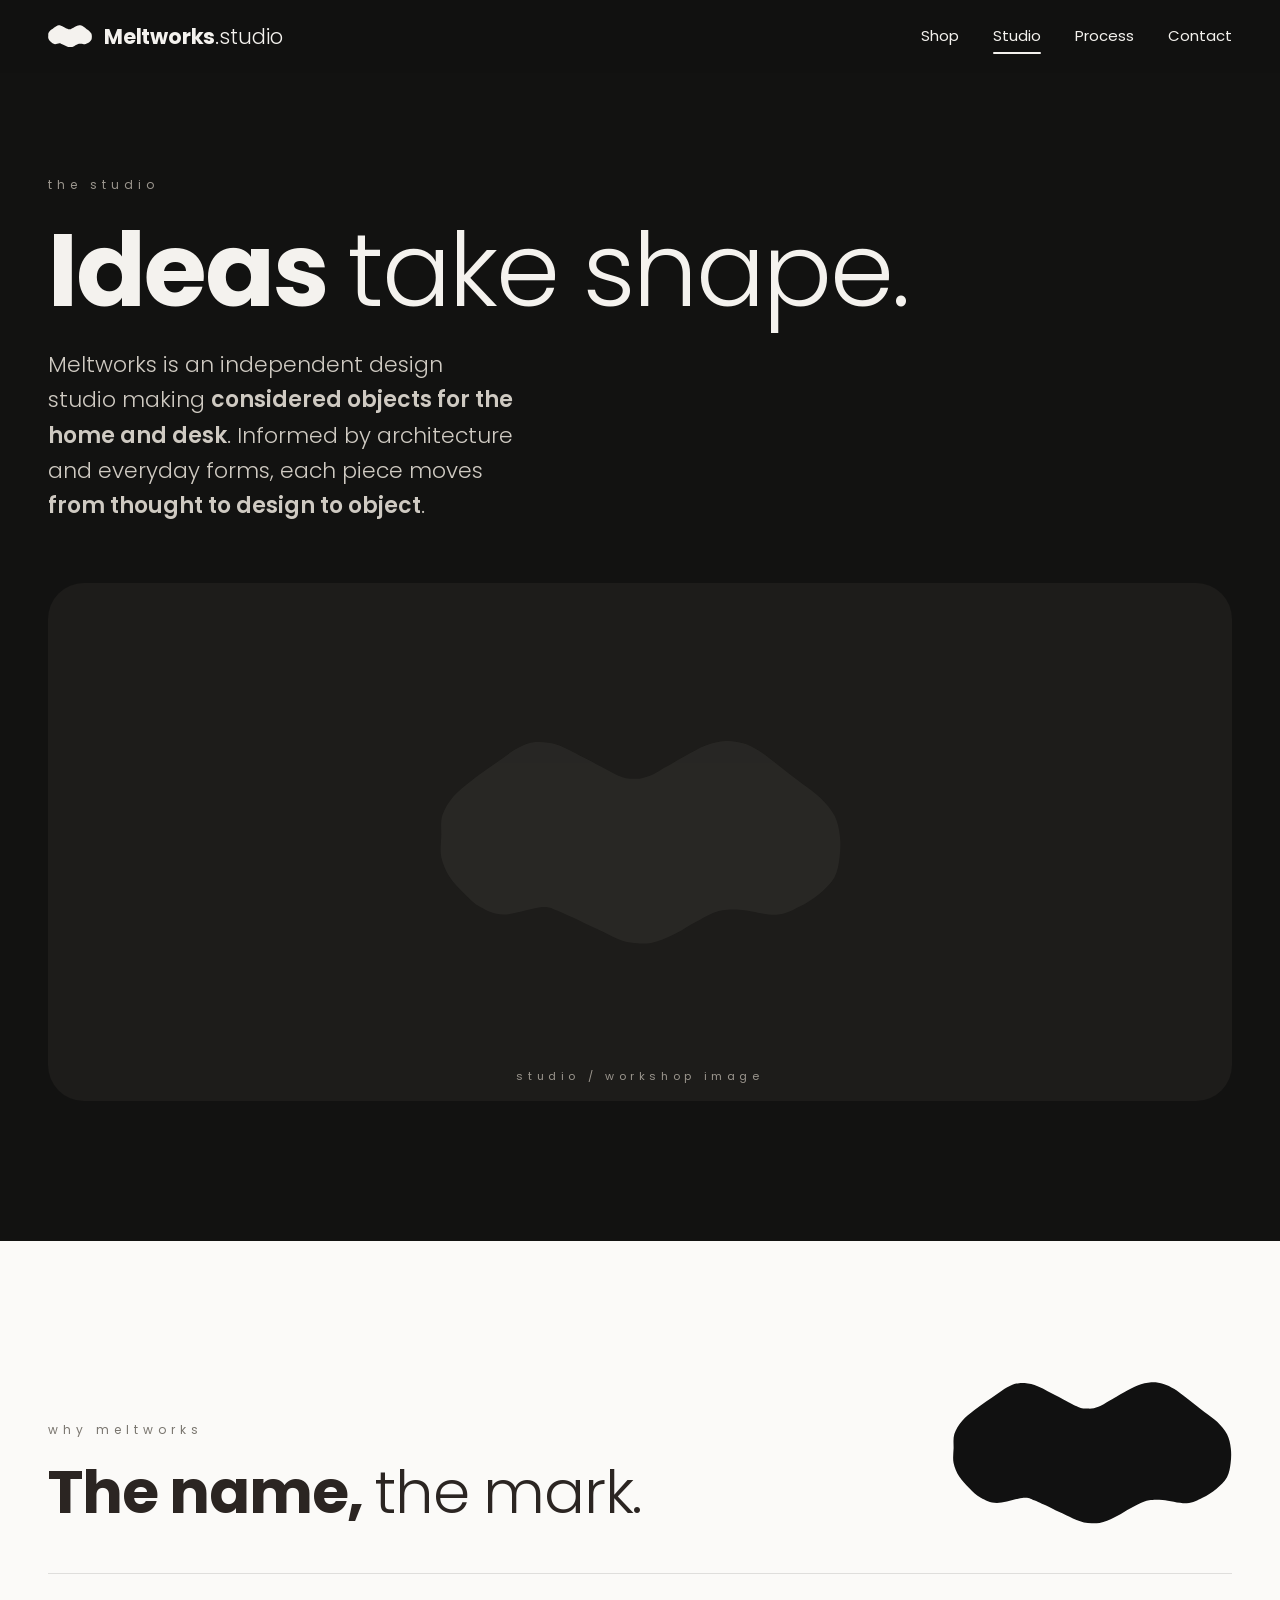
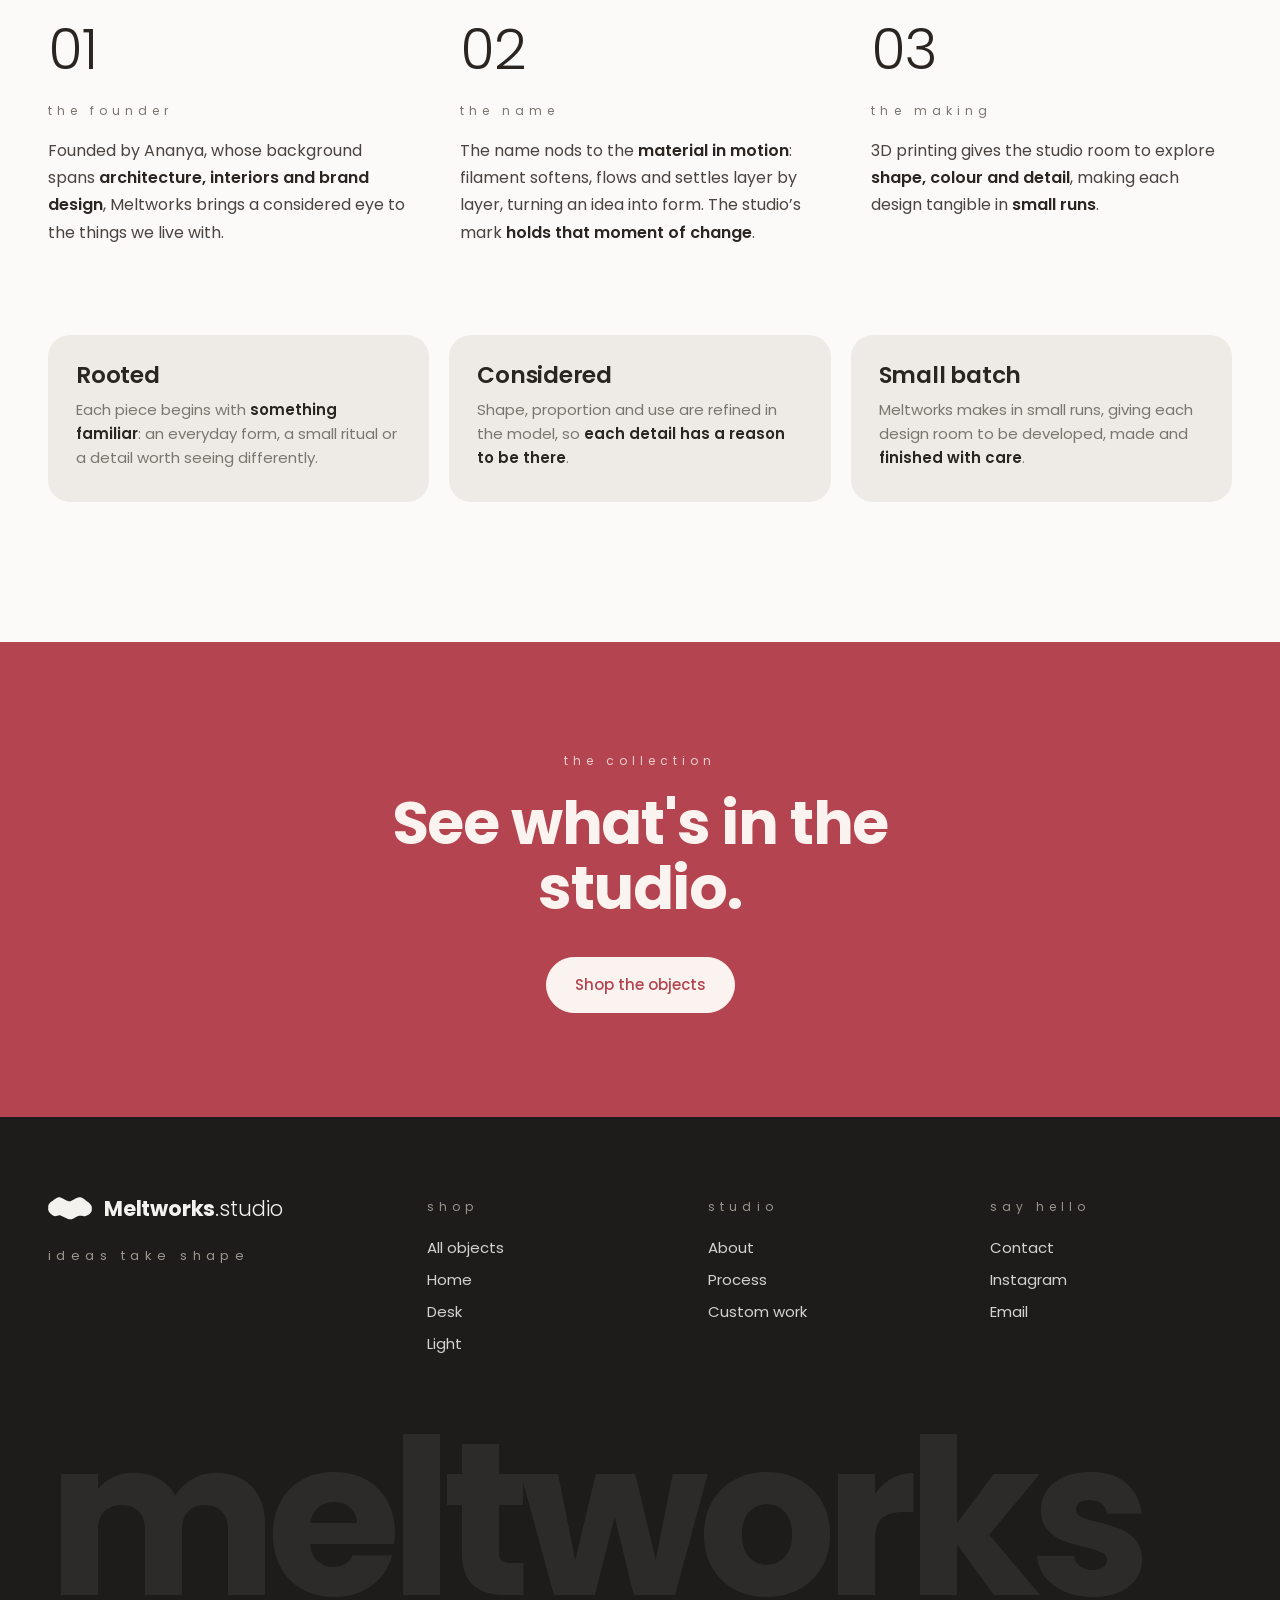
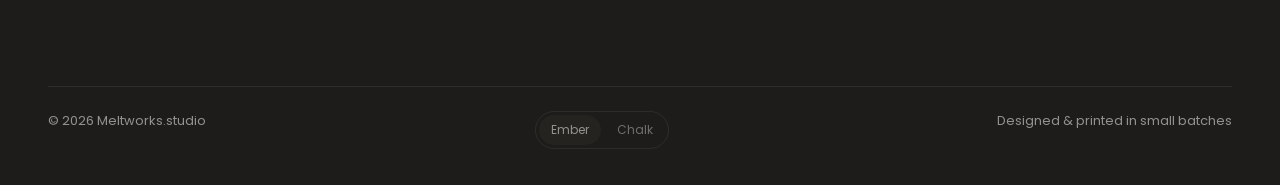
==== commit 54ead212: "Studio page copy and a chapter layout for the name and mark Add the studio statement, origin story a" ====
--- a/about.html
+++ b/about.html
@@ -10,7 +10,7 @@
 <link rel="preconnect" href="https://fonts.googleapis.com">
 <link rel="preconnect" href="https://fonts.gstatic.com" crossorigin>
 <link href="https://fonts.googleapis.com/css2?family=Gochi+Hand&family=Poppins:wght@300;400;500;600;700&display=swap" rel="stylesheet">
-<link rel="stylesheet" href="css/style.css?v=8">
+<link rel="stylesheet" href="css/style.css?v=15">
 </head>
 <body>
 <header class="site-header">
@@ -26,23 +26,28 @@
   <div class="container">
     <span class="eyebrow">the studio</span>
     <h1>Ideas <span class="light">take shape.</span></h1>
-    <p class="lede">[One-line studio statement.]</p>
+    <p class="lede">Meltworks is an independent design studio making <strong>considered objects for the home and desk</strong>. Informed by architecture and everyday forms, each piece moves <strong>from thought to design to object</strong>.</p>
   </div>
 </section>
 <section class="container" style="padding-bottom:var(--section)">
   <div class="media-box reveal" style="aspect-ratio:16/7"><div class="ph"><svg viewBox="0 0 477 245" fill="currentColor" aria-hidden="true"><path d="M475 115 C476 123.2 475.7 131.7 474.7 139.9 C473.6 148.1 472.6 156.6 468.5 164 C464.4 171.3 457.1 178 450.2 183.9 C443.2 189.7 435.1 194.8 426.7 198.9 C418.3 203 411.2 207.7 399.9 208.3 C388.6 208.9 369.6 203.6 358.9 202.7 C348.2 201.8 342 202.2 335.8 203 C329.5 203.8 325.8 205.9 321.5 207.7 C317.1 209.5 313.6 211.7 309.8 213.8 C306 215.8 302.3 217.8 298.6 219.9 C294.9 222.1 291.4 224.5 287.7 226.7 C284 228.8 280.1 230.8 276.2 232.7 C272.3 234.6 268.3 236.5 264.1 238 C260 239.5 255.7 240.9 251.3 241.7 C247 242.4 242.4 242.4 238 242.3 C233.6 242.2 229.1 241.9 224.8 241 C220.4 240.1 216.2 238.5 212.1 236.9 C208 235.3 204.1 233.2 200.2 231.3 C196.3 229.5 192.6 227.5 188.7 225.7 C184.9 223.9 180.9 222.3 177.1 220.5 C173.2 218.7 169.6 216.5 165.6 214.7 C161.6 212.8 157.4 211.1 153.1 209.2 C148.8 207.3 145 205 139.9 203.3 C134.7 201.6 132.6 198.4 122.1 199.1 C111.5 199.9 88.8 208 76.6 208 C64.4 208 56.9 203.3 49 199.1 C41.2 194.9 35.7 188.7 29.6 182.7 C23.5 176.6 16.8 170.1 12.3 162.9 C7.9 155.8 4.3 147.7 2.7 139.7 C1.1 131.7 2.4 123.2 2.7 115 C2.9 106.8 1.6 98.2 4 90.4 C6.4 82.6 11.5 74.8 17.1 68.1 C22.8 61.4 30.9 55.5 37.7 50 C44.6 44.5 51.6 39.6 58.1 35 C64.6 30.3 70.9 26.1 76.8 22 C82.8 17.9 87.8 13.5 94.1 10.5 C100.3 7.4 106.6 4.3 114.3 3.7 C122.1 3.2 131.4 4.1 140.6 7 C149.8 9.9 161.4 16.9 169.6 21 C177.8 25.1 184 28.6 189.8 31.7 C195.6 34.7 200.1 37.2 204.3 39.3 C208.5 41.5 211.8 43.1 215 44.3 C218.2 45.6 220.8 46.2 223.5 46.7 C226.1 47.1 228.4 47 230.9 47 C233.3 47.1 235.6 47.3 238 47 C240.4 46.7 242.8 45.8 245.4 45 C248 44.2 250.5 43.5 253.5 42 C256.6 40.5 259.9 38.2 263.7 36 C267.5 33.8 271.4 31.8 276.3 29 C281.3 26.2 286.7 22.9 293.3 19.3 C299.9 15.8 308.4 10.5 316.1 7.7 C323.8 4.8 332.2 2.8 339.5 2.3 C346.9 1.9 353.8 3.2 360.3 5 C366.7 6.8 372.5 9.9 378.1 13.2 C383.8 16.5 388.6 20.8 394.1 24.9 C399.5 29.1 405 33.4 411 38.1 C417 42.7 423.2 47.4 430 52.7 C436.8 57.9 445.3 63.3 451.7 69.6 C458.2 76 464.7 83.2 468.6 90.8 C472.5 98.4 474 106.8 475 115Z"/></svg></div><span class="ph-label">studio / workshop image</span></div>
 </section>
 <section class="section section--light">
-  <div class="container split">
-    <div class="reveal"><span class="eyebrow">why meltworks</span><h2 style="margin-top:18px">The name, <span class="light">the mark.</span></h2></div>
-    <div class="reveal">
-      <p class="lede" style="max-width:none">[Origin story: who's behind the studio, why 3D printing, what "melt" means to the brand. The soft, molten mark is the moment material turns into form.]</p>
+  <div class="container story">
+    <div class="story-top reveal">
+      <div><span class="eyebrow">why meltworks</span><h2>The name, <span class="light">the mark.</span></h2></div>
+      <svg class="story-mark" viewBox="0 0 477 245" fill="currentColor" role="img" aria-label="The Meltworks mark"><path d="M475 115 C476 123.2 475.7 131.7 474.7 139.9 C473.6 148.1 472.6 156.6 468.5 164 C464.4 171.3 457.1 178 450.2 183.9 C443.2 189.7 435.1 194.8 426.7 198.9 C418.3 203 411.2 207.7 399.9 208.3 C388.6 208.9 369.6 203.6 358.9 202.7 C348.2 201.8 342 202.2 335.8 203 C329.5 203.8 325.8 205.9 321.5 207.7 C317.1 209.5 313.6 211.7 309.8 213.8 C306 215.8 302.3 217.8 298.6 219.9 C294.9 222.1 291.4 224.5 287.7 226.7 C284 228.8 280.1 230.8 276.2 232.7 C272.3 234.6 268.3 236.5 264.1 238 C260 239.5 255.7 240.9 251.3 241.7 C247 242.4 242.4 242.4 238 242.3 C233.6 242.2 229.1 241.9 224.8 241 C220.4 240.1 216.2 238.5 212.1 236.9 C208 235.3 204.1 233.2 200.2 231.3 C196.3 229.5 192.6 227.5 188.7 225.7 C184.9 223.9 180.9 222.3 177.1 220.5 C173.2 218.7 169.6 216.5 165.6 214.7 C161.6 212.8 157.4 211.1 153.1 209.2 C148.8 207.3 145 205 139.9 203.3 C134.7 201.6 132.6 198.4 122.1 199.1 C111.5 199.9 88.8 208 76.6 208 C64.4 208 56.9 203.3 49 199.1 C41.2 194.9 35.7 188.7 29.6 182.7 C23.5 176.6 16.8 170.1 12.3 162.9 C7.9 155.8 4.3 147.7 2.7 139.7 C1.1 131.7 2.4 123.2 2.7 115 C2.9 106.8 1.6 98.2 4 90.4 C6.4 82.6 11.5 74.8 17.1 68.1 C22.8 61.4 30.9 55.5 37.7 50 C44.6 44.5 51.6 39.6 58.1 35 C64.6 30.3 70.9 26.1 76.8 22 C82.8 17.9 87.8 13.5 94.1 10.5 C100.3 7.4 106.6 4.3 114.3 3.7 C122.1 3.2 131.4 4.1 140.6 7 C149.8 9.9 161.4 16.9 169.6 21 C177.8 25.1 184 28.6 189.8 31.7 C195.6 34.7 200.1 37.2 204.3 39.3 C208.5 41.5 211.8 43.1 215 44.3 C218.2 45.6 220.8 46.2 223.5 46.7 C226.1 47.1 228.4 47 230.9 47 C233.3 47.1 235.6 47.3 238 47 C240.4 46.7 242.8 45.8 245.4 45 C248 44.2 250.5 43.5 253.5 42 C256.6 40.5 259.9 38.2 263.7 36 C267.5 33.8 271.4 31.8 276.3 29 C281.3 26.2 286.7 22.9 293.3 19.3 C299.9 15.8 308.4 10.5 316.1 7.7 C323.8 4.8 332.2 2.8 339.5 2.3 C346.9 1.9 353.8 3.2 360.3 5 C366.7 6.8 372.5 9.9 378.1 13.2 C383.8 16.5 388.6 20.8 394.1 24.9 C399.5 29.1 405 33.4 411 38.1 C417 42.7 423.2 47.4 430 52.7 C436.8 57.9 445.3 63.3 451.7 69.6 C458.2 76 464.7 83.2 468.6 90.8 C472.5 98.4 474 106.8 475 115Z"/></svg>
+    </div>
+    <div class="chapters">
+      <div class="chapter reveal"><span class="chapter-n">01</span><span class="eyebrow">the founder</span><p>Founded by Ananya, whose background spans <strong>architecture, interiors and brand design</strong>, Meltworks brings a considered eye to the things we live with.</p></div>
+      <div class="chapter reveal"><span class="chapter-n">02</span><span class="eyebrow">the name</span><p>The name nods to the <strong>material in motion</strong>: filament softens, flows and settles layer by layer, turning an idea into form. The studio’s mark <strong>holds that moment of change</strong>.</p></div>
+      <div class="chapter reveal"><span class="chapter-n">03</span><span class="eyebrow">the making</span><p>3D printing gives the studio room to explore <strong>shape, colour and detail</strong>, making each design tangible in <strong>small runs</strong>.</p></div>
     </div>
   </div>
   <div class="container values">
-    <div class="reveal"><h3>Rooted</h3><p>[Value — e.g. objects that start from things we already know and love.]</p></div>
-    <div class="reveal"><h3>Considered</h3><p>[Value — e.g. form and function worked out in the model, not left to chance.]</p></div>
-    <div class="reveal"><h3>Small batch</h3><p>[Value — e.g. printed to order, so less waste and room for custom.]</p></div>
+    <div class="reveal"><h3>Rooted</h3><p>Each piece begins with <strong>something familiar</strong>: an everyday form, a small ritual or a detail worth seeing differently.</p></div>
+    <div class="reveal"><h3>Considered</h3><p>Shape, proportion and use are refined in the model, so <strong>each detail has a reason to be there</strong>.</p></div>
+    <div class="reveal"><h3>Small batch</h3><p>Meltworks makes in small runs, giving each design room to be developed, made and <strong>finished with care</strong>.</p></div>
   </div>
 </section>
 <section class="section cta" style="--cta-pad: 104px">
--- a/css/style.css
+++ b/css/style.css
@@ -113,6 +113,7 @@
 p { margin: 0; }
 .light { font-weight: 300; }
 .lede { font-size: clamp(18px, 2vw, 22px); font-weight: 300; color: var(--ink-soft); max-width: 36ch; }
+.lede strong { font-weight: 600; }
 .eyebrow {
   font-size: 12px; font-weight: 400; text-transform: lowercase;
   letter-spacing: var(--track-wide); color: var(--muted);
@@ -230,6 +231,81 @@
   display: block; font-size: 13px; letter-spacing: .2em; margin-bottom: 48px; opacity: .6;
 }
 .step h3 { margin-bottom: 10px; }
+
+/* Step art: one medium per step. Each element's resting style is its finished
+   state; the animation only supplies the "before", so reduced motion shows the end. */
+.step-art { display: block; width: 100%; max-width: 220px; height: auto; margin: -28px 0 20px; overflow: visible; }
+.step:nth-child(2) .step-art { --lag: .6s; }
+.step:nth-child(3) .step-art { --lag: 1.2s; }
+.step:nth-child(4) .step-art { --lag: 1.8s; }
+.step-art .a-draw { stroke-dasharray: 1 1; }
+.step-art :is(.a-grow, .a-fold, .a-slap) { transform-box: fill-box; }
+.step.is-in .step-art [class*="a-"] {
+  animation: var(--anim) var(--d, .5s) var(--fn, ease-out) calc(var(--t, 0s) + .5s + var(--lag, 0s)) both;
+}
+.step-art .a-draw   { --anim: art-draw; }
+.step-art .a-pop    { --anim: art-pop; }
+.step-art .a-grow   { --anim: art-grow; transform-origin: top; }
+.step-art .a-select { --anim: art-select; }
+.step-art .a-slide  { --anim: art-slide; }
+.step-art .a-rise   { --anim: art-rise; }
+.step-art .a-fold   { --anim: art-fold; --fn: cubic-bezier(.5, 0, .3, 1); }
+.step-art .a-slap   { --anim: art-slap; --fn: cubic-bezier(.3, 1.5, .5, 1); transform-origin: center; }
+@keyframes art-draw   { 0% { stroke-dashoffset: 1; visibility: hidden; } 1% { visibility: visible; } 100% { stroke-dashoffset: 0; } }
+@keyframes art-pop    { from { opacity: 0; } }
+@keyframes art-grow   { from { transform: scaleY(0); } }
+@keyframes art-select { from { stroke: var(--cad-ink); } }
+@keyframes art-slide  { from { transform: translateY(58px); } }
+@keyframes art-rise   { from { opacity: 0; transform: translateY(10px); } }
+@keyframes art-fold   { 0%, 45% { transform: scaleY(-2.4); } }
+@keyframes art-slap   { from { opacity: 0; transform: scale(1.5) rotate(-8deg); } }
+
+/* 01 Sketch: 6B pencil, Procreate timelapse */
+.art-pencil .pencil { filter: url(#pencil-6b); }
+.art-pencil path { fill: none; stroke: #2f2b29; stroke-width: 2.4; stroke-linecap: round; stroke-linejoin: round; opacity: .88; --fn: steps(9, end); }
+.art-pencil .soft  { stroke-width: 1.7; opacity: .6; }
+.art-pencil .hatch { stroke-width: 1.3; opacity: .5; }
+.art-pencil .guide { stroke-width: .9;  opacity: .22; }
+
+/* 02 Model: Revit-style {3D} view, crisp vector linework */
+.art-cad { --cad-ink: #24323c; --cad-select: #2b7bd6; fill: none; stroke: var(--cad-ink); stroke-width: 1; stroke-linecap: square; }
+.art-cad .a-draw { --fn: linear; }
+.art-cad text { fill: var(--cad-ink); stroke: none; font: 7px Arial, Helvetica, sans-serif; }
+.art-cad .tag { fill: #6d7a84; }
+.art-cad .grid { stroke-width: .6; stroke-dasharray: 12 3 2 3; }
+.art-cad circle { stroke-width: .7; }
+.art-cad .cube { stroke: #8a959d; stroke-width: .6; }
+.art-cad .cube path:first-child { fill: #e3e9ee; }
+.art-cad .cube text { font-size: 3.6px; fill: #6d7a84; }
+.art-cad .a-select { stroke: var(--cad-select); }
+.art-cad .fine { stroke-width: .5; }
+.art-cad .thin { stroke-width: .5; stroke: var(--cad-ink); }
+.art-cad .tick { stroke-width: 1.5; }
+.art-cad .grips { fill: var(--cad-select); stroke: #fff; stroke-width: .6; }
+
+/* 03 Melt: slicer preview, layers stack bottom-up */
+.art-slice .plate { fill: #e4e3df; stroke: #cbc9c3; stroke-width: .6; }
+.art-slice .plate-grid { fill: none; stroke: #d4d2cc; stroke-width: .5; }
+.art-slice .wall { fill: #e8833f; stroke: #b75d24; stroke-width: .5; }
+.art-slice .inner { fill: #e8833f; stroke: #4f9e62; stroke-width: 1.3; }
+.art-slice .infill { fill: none; stroke: #e7c64a; stroke-width: .8; }
+.art-slice .coral { fill: #f0a66d; stroke: #b75d24; stroke-width: .5; }
+.art-slice .travel { fill: none; stroke: #4a8fd6; stroke-width: .6; stroke-dasharray: 2 2; }
+.art-slice .track { stroke: #cfcdc7; stroke-width: 2; stroke-linecap: round; }
+.art-slice .handle { fill: #2b2522; --fn: steps(var(--n, 17), end); }
+
+/* 04 Finish: flat kraft-paper box, folded, taped and labelled */
+.art-box { stroke: #6b4a2b; stroke-width: 1.2; stroke-linejoin: round; }
+.art-box .shadow { fill: rgba(0, 0, 0, .08); stroke: none; }
+.art-box .front { fill: #d6a86f; }
+.art-box .side { fill: #b98850; }
+.art-box .flap-back { fill: #e4bb83; transform-origin: top; }
+.art-box .flap-front { fill: #ddb077; transform-origin: bottom; }
+.art-box .box-tape { fill: none; stroke: var(--tape); stroke-width: 6; stroke-linecap: butt; stroke-linejoin: miter; }
+.art-box .label rect { fill: #fbfaf6; stroke-width: .8; }
+.art-box .label path { fill: none; stroke-width: .8; }
+.art-box .label .check { stroke: #2b2522; stroke-width: 1.3; stroke-linecap: round; }
+.art-box .arrows { fill: none; stroke-linecap: round; }
 .step p { font-size: 15px; opacity: .72; }
 
 /* ---------- Split / story ---------- */
@@ -243,6 +319,7 @@
 @media (max-width: 760px) { .values { grid-template-columns: 1fr; } }
 .values h3 { margin-bottom: 8px; }
 .values p { color: var(--muted); font-size: 15px; }
+.values p strong { color: var(--ink); font-weight: 600; }
 
 /* ---------- Marquee ---------- */
 .marquee { overflow: hidden; border-block: 1px solid var(--line); padding-block: 22px; }
@@ -392,3 +469,45 @@
 .mw-logo__head line   { stroke: var(--ink); stroke-opacity: .18; }
 .mw-logo__head .mw-logo__nozzle { fill: var(--ink-soft); }
 .mw-logo__head circle { fill: var(--accent); filter: drop-shadow(0 0 4px var(--accent)); }
+
+/* Studio collage: taped photo prints, scattered */
+.collage { position: relative; aspect-ratio: 1 / 1.04; }
+.collage .print {
+  position: absolute; left: var(--x); top: var(--y); width: var(--w); margin: 0; z-index: var(--z, calc(var(--i) + 1));
+  padding: 6px; background: var(--sticker-paper); border-radius: 2px;
+  box-shadow: 0 1px 2px rgba(0,0,0,.25), 0 12px 28px rgba(0,0,0,.35);
+  opacity: 0; transform: translateY(18px) rotate(calc(var(--r) * 2)) scale(.96);
+  transition: opacity .7s var(--ease), transform .9s var(--ease), box-shadow .4s var(--ease);
+  transition-delay: calc(.15s + var(--i) * 90ms);
+}
+.collage.is-in .print { opacity: 1; transform: rotate(var(--r)); }
+.collage .print img { display: block; width: 100%; height: auto; aspect-ratio: var(--ar); object-fit: cover; }
+.collage .print::before {
+  content: ""; position: absolute; top: -9px; left: 50%; width: 34%; height: 18px; z-index: 1;
+  background: var(--tape); transform: translateX(-50%) rotate(var(--tr));
+  clip-path: polygon(0 0, 3% 25%, 0 50%, 3% 75%, 0 100%, 100% 100%, 97% 75%, 100% 50%, 97% 25%, 100% 0);
+}
+@media (hover: hover) {
+  .collage.is-in .print:hover { z-index: 10; transform: rotate(0deg) scale(1.04); transition-delay: 0s; box-shadow: 0 2px 4px rgba(0,0,0,.25), 0 22px 40px rgba(0,0,0,.45); }
+}
+.collage-note {
+  position: absolute; left: -2%; bottom: 4%; z-index: 9;
+  background: var(--tape); color: var(--sticker-ink);
+  font-family: var(--hand); font-size: clamp(20px, 2.2vw, 28px); line-height: 1; white-space: nowrap; -webkit-text-stroke: .7px currentColor;
+  padding: 9px 20px 7px; transform: rotate(-5deg); filter: drop-shadow(0 2px 3px rgba(0,0,0,.2));
+  clip-path: polygon(0 0, 2% 14%, 0 28%, 2.2% 42%, 0 56%, 2% 70%, 0 84%, 1.6% 100%, 98.4% 100%, 100% 86%, 98% 72%, 100% 58%, 97.8% 44%, 100% 30%, 98% 16%, 100% 0);
+}
+
+/* Studio page: the name, the mark (header row + three numbered chapters) */
+.story-top { display: flex; align-items: flex-end; justify-content: space-between; gap: 32px; padding-bottom: clamp(32px, 4vw, 48px); border-bottom: 1px solid var(--line); }
+.story-top h2 { margin-top: 18px; }
+.story-mark { display: block; flex: 0 0 auto; width: clamp(140px, 22vw, 280px); height: auto; color: var(--logo); }
+.chapters { display: grid; grid-template-columns: repeat(3, minmax(0, 1fr)); gap: clamp(28px, 4vw, 56px); padding-top: clamp(32px, 4vw, 48px); }
+.chapter-n { display: block; font-size: clamp(40px, 4.4vw, 56px); font-weight: 300; line-height: 1; letter-spacing: -.02em; margin-bottom: 18px; }
+.chapter p { margin-top: 14px; font-size: 16px; line-height: 1.7; color: var(--ink-soft); }
+.chapter strong { color: var(--ink); font-weight: 600; }
+.story + .values { margin-top: clamp(56px, 7vw, 96px); gap: 20px; }
+.story + .values > div { padding: 28px 28px 32px; border-radius: var(--r-md); background: var(--studio); }
+.story + .values h3 { margin-bottom: 10px; }
+@media (max-width: 860px) { .chapters { grid-template-columns: minmax(0, 1fr); } .chapter { display: grid; grid-template-columns: 64px minmax(0, 1fr); column-gap: 8px; } .chapter-n { grid-row: span 2; font-size: 40px; margin: 0; } .chapter p { margin-top: 8px; } }
+@media (max-width: 560px) { .story-top { flex-direction: column-reverse; align-items: flex-start; } .story-mark { width: 120px; } }
